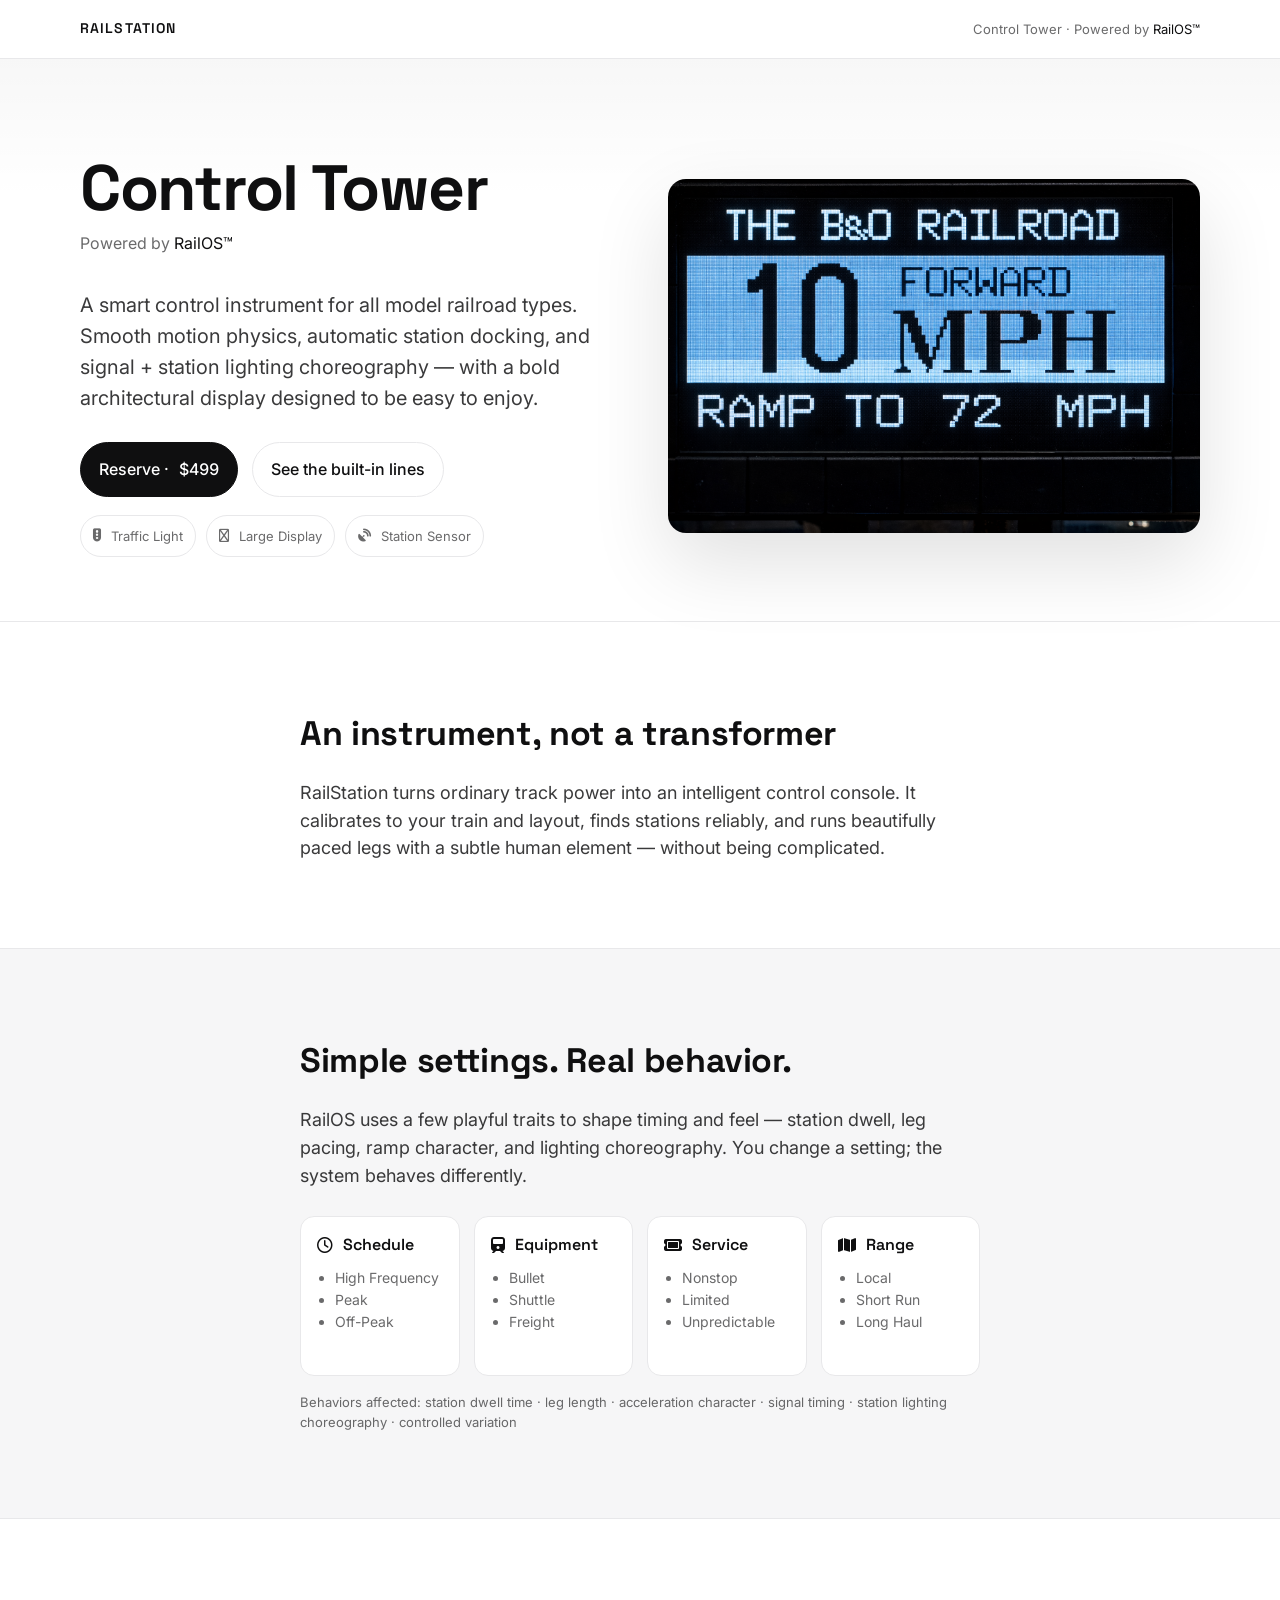
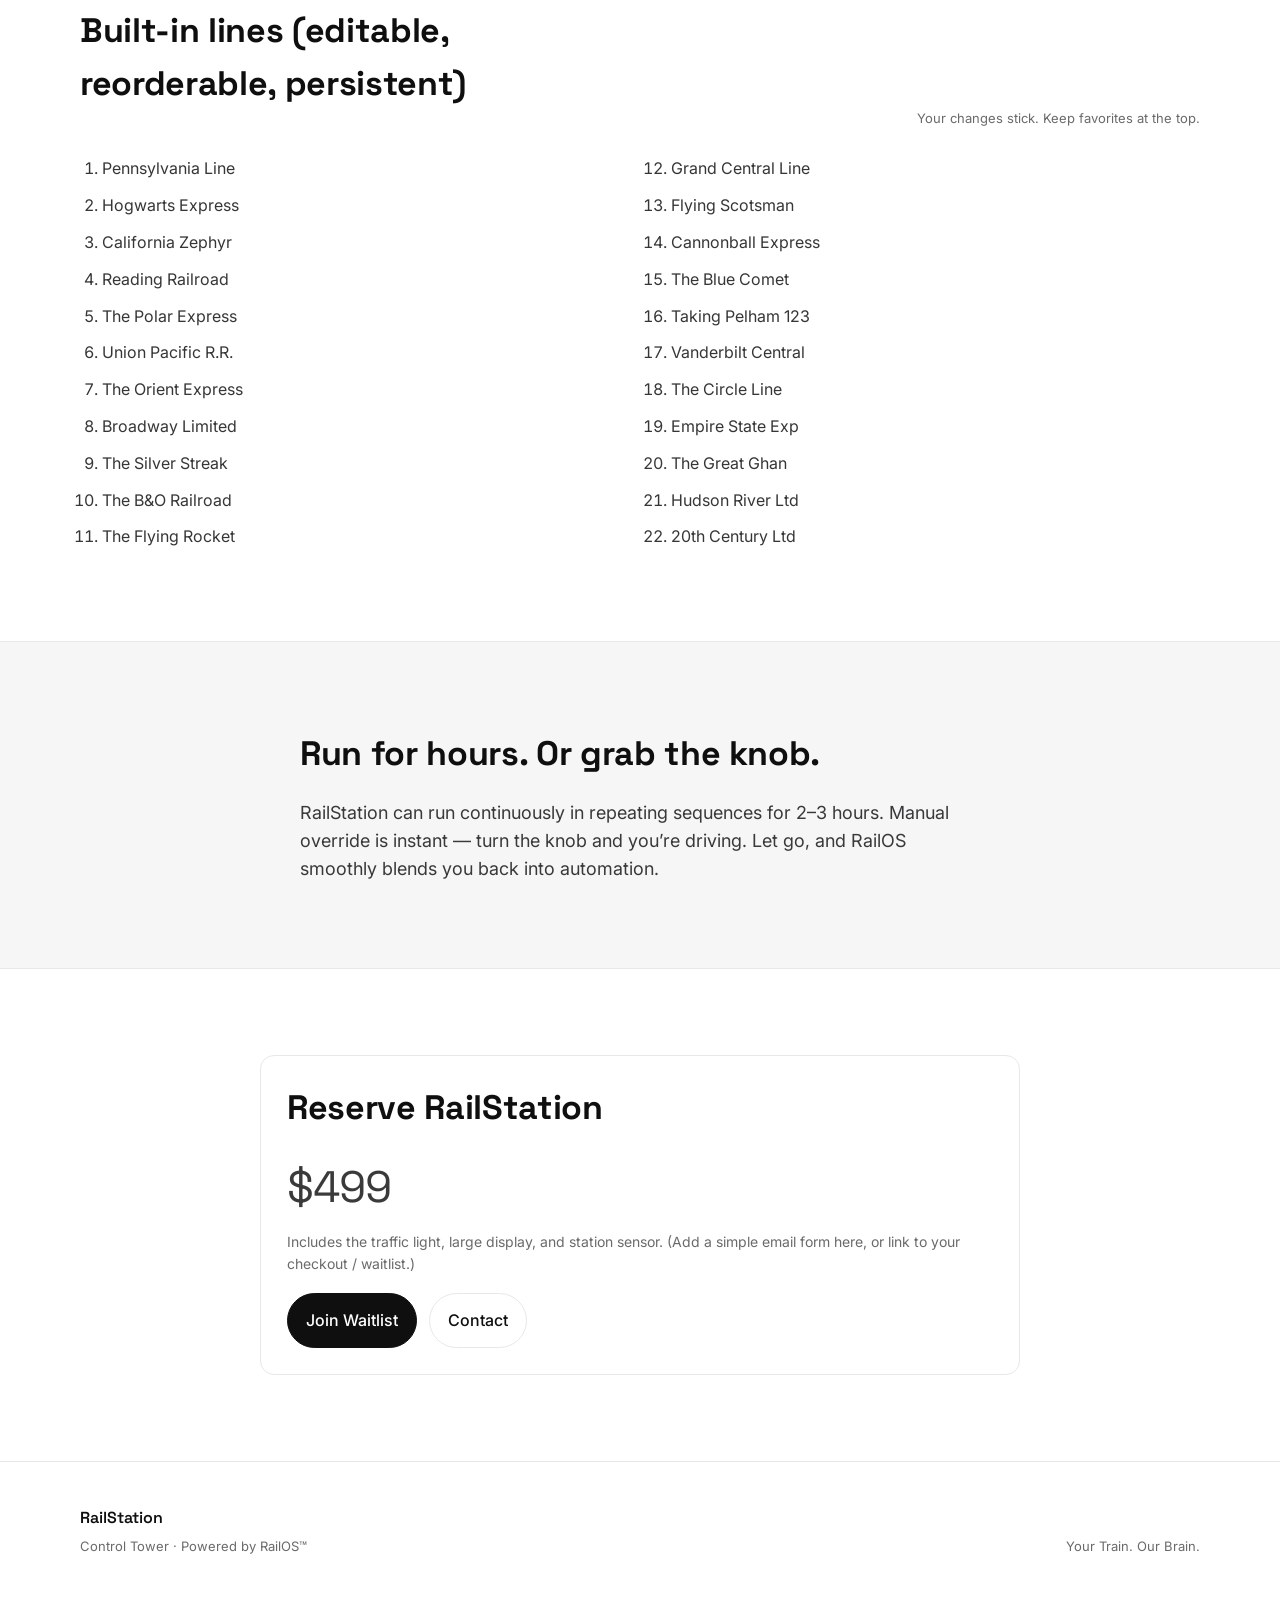
==== getrailstation.com/index.html @ 8cf17aad "add a website and a way to make the reporting on display more imaginative." ====
<!doctype html>
<html lang="en">
<head>
  <meta charset="utf-8" />
  <meta name="viewport" content="width=device-width, initial-scale=1" />
  <title>RailStation — Control Tower</title>

  <!-- Fonts -->
  <link rel="preconnect" href="https://fonts.googleapis.com">
  <link rel="preconnect" href="https://fonts.gstatic.com" crossorigin>
  <link href="https://fonts.googleapis.com/css2?family=Space+Grotesk:wght@500;600&family=Inter:wght@300;400;500&display=swap" rel="stylesheet">

  <!-- Icons (optional) -->
  <link rel="stylesheet" href="https://cdnjs.cloudflare.com/ajax/libs/font-awesome/6.5.0/css/all.min.css">

  <link rel="stylesheet" href="style.css" />
</head>
<body>

<header class="topbar">
  <div class="wrap grid2">
    <div class="brand">RailStation</div>
    <div class="topmeta">Control Tower · Powered by <span class="mark">RailOS™</span></div>
  </div>
</header>

<main>
  <!-- HERO -->
  <section class="hero">
    <div class="wrap grid2">
      <div>
        <h1 class="title">Control Tower</h1>
        <p class="subtitle">Powered by <span class="mark">RailOS™</span></p>

        <p class="lead">
          A smart control instrument for all model railroad types.
          Smooth motion physics, automatic station docking, and signal + station lighting choreography —
          with a bold architectural display designed to be easy to enjoy.
        </p>

        <div class="ctaRow">
          <a class="btn" href="#reserve">Reserve · <span class="price">$499</span></a>
          <a class="btnGhost" href="#lines">See the built-in lines</a>
        </div>

        <div class="includes">
          <div class="pill"><i class="fa-solid fa-traffic-light"></i> Traffic Light</div>
          <div class="pill"><i class="fa-regular fa-display"></i> Large Display</div>
          <div class="pill"><i class="fa-solid fa-satellite-dish"></i> Station Sensor</div>
        </div>
      </div>

<div class="product-frame">
  <img src="images/display.png" alt="RailStation Display">
</div>
    </div>
  </section>

  <div class="rule"></div>

  <!-- WHAT IT IS -->
  <section class="section">
    <div class="wrap narrow">
      <h2>An instrument, not a transformer</h2>
      <p>
        RailStation turns ordinary track power into an intelligent control console.
        It calibrates to your train and layout, finds stations reliably, and runs beautifully paced legs
        with a subtle human element — without being complicated.
      </p>
    </div>
  </section>

  <!-- SIMPLE SETTINGS -->
  <section class="section soft">
    <div class="wrap narrow">
      <h2>Simple settings. Real behavior.</h2>
      <p>
        RailOS uses a few playful traits to shape timing and feel — station dwell, leg pacing,
        ramp character, and lighting choreography. You change a setting; the system behaves differently.
      </p>

      <div class="traits">
        <div class="card">
          <div class="cardTitle"><i class="fa-regular fa-clock"></i> Schedule</div>
          <ul>
            <li>High Frequency</li>
            <li>Peak</li>
            <li>Off-Peak</li>
          </ul>
        </div>

        <div class="card">
          <div class="cardTitle"><i class="fa-solid fa-train"></i> Equipment</div>
          <ul>
            <li>Bullet</li>
            <li>Shuttle</li>
            <li>Freight</li>
          </ul>
        </div>

        <div class="card">
          <div class="cardTitle"><i class="fa-solid fa-ticket"></i> Service</div>
          <ul>
            <li>Nonstop</li>
            <li>Limited</li>
            <li>Unpredictable</li>
          </ul>
        </div>

        <div class="card">
          <div class="cardTitle"><i class="fa-solid fa-map"></i> Range</div>
          <ul>
            <li>Local</li>
            <li>Short Run</li>
            <li>Long Haul</li>
          </ul>
        </div>
      </div>

      <div class="note">
        Behaviors affected: station dwell time · leg length · acceleration character · signal timing ·
        station lighting choreography · controlled variation
      </div>
    </div>
  </section>

  <!-- LINES -->
  <section id="lines" class="section">
    <div class="wrap">
      <div class="grid2 linesHeader">
        <h2>Built-in lines (editable, reorderable, persistent)</h2>
        <div class="linesHint">Your changes stick. Keep favorites at the top.</div>
      </div>

      <ol class="lines">
        <li>Pennsylvania Line</li>
        <li>Hogwarts Express</li>
        <li>California Zephyr</li>
        <li>Reading Railroad</li>
        <li>The Polar Express</li>
        <li>Union Pacific R.R.</li>
        <li>The Orient Express</li>
        <li>Broadway Limited</li>
        <li>The Silver Streak</li>
        <li>The B&amp;O Railroad</li>
        <li>The Flying Rocket</li>
        <li>Grand Central Line</li>
        <li>Flying Scotsman</li>
        <li>Cannonball Express</li>
        <li>The Blue Comet</li>
        <li>Taking Pelham 123</li>
        <li>Vanderbilt Central</li>
        <li>The Circle Line</li>
        <li>Empire State Exp</li>
        <li>The Great Ghan</li>
        <li>Hudson River Ltd</li>
        <li>20th Century Ltd</li>
      </ol>
    </div>
  </section>

  <!-- MODE -->
  <section class="section soft">
    <div class="wrap narrow">
      <h2>Run for hours. Or grab the knob.</h2>
      <p>
        RailStation can run continuously in repeating sequences for 2–3 hours.
        Manual override is instant — turn the knob and you’re driving. Let go, and RailOS
        smoothly blends you back into automation.
      </p>
    </div>
  </section>

  <!-- RESERVE -->
  <section id="reserve" class="section">
    <div class="wrap narrow reserve">
      <h2>Reserve RailStation</h2>
      <p class="reservePrice">$499</p>
      <p class="reserveSub">
        Includes the traffic light, large display, and station sensor.
        (Add a simple email form here, or link to your checkout / waitlist.)
      </p>

      <div class="reserveBtns">
        <a class="btn" href="#">Join Waitlist</a>
        <a class="btnGhost" href="#">Contact</a>
      </div>
    </div>
  </section>
</main>

<footer class="footer">
  <div class="wrap grid2">
    <div>
      <div class="footBrand">RailStation</div>
      <div class="footMeta">Control Tower · Powered by RailOS™</div>
    </div>
    <div class="footTag">Your Train. Our Brain.</div>
  </div>
</footer>

</body>
</html>
---- getrailstation.com/style.css ----
:root{
  --bg:#ffffff;
  --ink:#0f0f10;
  --muted:rgba(15,15,16,.62);
  --hair:#e8e8ea;
  --soft:#f6f6f7;
  --btn:#0f0f10;
  --btnInk:#fff;
  --radius:14px;
}

*{ box-sizing:border-box; }

html,body{ margin:0; padding:0; }
body{
  font-family: Inter, system-ui, -apple-system, Segoe UI, Roboto, Arial, sans-serif;
  background:var(--bg);
  color:var(--ink);
  line-height:1.55;
}

.wrap{
  max-width:1200px;
  margin:0 auto;
  padding:0 40px;
}

.narrow{ max-width:760px; }

.grid2{
  display:grid;
  grid-template-columns: 1fr 1fr;
  gap:56px;
  align-items:center;
}

.topbar{
  position:sticky;
  top:0;
  background:rgba(255,255,255,.86);
  backdrop-filter: blur(10px);
  border-bottom:1px solid var(--hair);
  z-index:10;
}

.brand{
  font-family:"Space Grotesk", sans-serif;
  font-weight:600;
  letter-spacing:.08em;
  text-transform:uppercase;
  font-size:14px;
  padding:18px 0;
}

.topmeta{
  text-align:right;
  font-size:13px;
  color:var(--muted);
  padding:18px 0;
}

.mark{ color:var(--ink); }

.hero{
  padding:96px 0 64px;
  background:
    linear-gradient(to bottom, rgba(0,0,0,.03), rgba(0,0,0,0) 140px);
}

.title{
  font-family:"Space Grotesk", sans-serif;
  font-size:64px;
  line-height:1.04;
  margin:0;
  letter-spacing:-.02em;
}

.subtitle{
  margin:10px 0 0;
  color:var(--muted);
  font-size:16px;
}

.lead{
  margin:34px 0 0;
  font-size:20px;
  color:rgba(15,15,16,.82);
  max-width:620px;
}

.ctaRow{
  margin-top:28px;
  display:flex;
  gap:14px;
  flex-wrap:wrap;
  align-items:center;
}

.btn{
  display:inline-flex;
  align-items:center;
  justify-content:center;
  gap:10px;
  padding:14px 18px;
  border-radius:999px;
  border:1px solid var(--btn);
  background:var(--btn);
  color:var(--btnInk);
  text-decoration:none;
  font-weight:500;
}

.btn:hover{ opacity:.92; }

.btnGhost{
  display:inline-flex;
  align-items:center;
  justify-content:center;
  padding:14px 18px;
  border-radius:999px;
  border:1px solid var(--hair);
  background:transparent;
  color:var(--ink);
  text-decoration:none;
  font-weight:500;
}

.btnGhost:hover{ border-color:#cfcfd4; }

.price{ font-variant-numeric: tabular-nums; }

.includes{
  margin-top:18px;
  display:flex;
  gap:10px;
  flex-wrap:wrap;
}

.pill{
  display:inline-flex;
  align-items:center;
  gap:10px;
  padding:10px 12px;
  border:1px solid var(--hair);
  border-radius:999px;
  color:var(--muted);
  font-size:13px;
  background:#fff;
}

.productFrame{
  border:1px solid var(--hair);
  border-radius:var(--radius);
  background:
    linear-gradient(0deg, #fafafa, #fff);
  min-height:420px;
  display:flex;
  align-items:center;
  justify-content:center;
  position:relative;
  overflow:hidden;
}

.productFrame::before{
  content:"";
  position:absolute;
  inset:0;
  background-image:
    linear-gradient(to right, rgba(0,0,0,.06) 1px, transparent 1px),
    linear-gradient(to bottom, rgba(0,0,0,.06) 1px, transparent 1px);
  background-size: 48px 48px;
  opacity:.22;
  pointer-events:none;
}

.frameInner{
  text-align:center;
  padding:28px;
  z-index:1;
}

.frameLabel{
  font-family:"Space Grotesk", sans-serif;
  font-weight:600;
  letter-spacing:-.01em;
}

.frameHint{
  margin-top:8px;
  color:var(--muted);
  font-size:13px;
}

.rule{
  border-top:1px solid var(--hair);
}

.section{
  padding:86px 0;
}

.section.soft{
  background:var(--soft);
  border-top:1px solid var(--hair);
  border-bottom:1px solid var(--hair);
}

h2{
  font-family:"Space Grotesk", sans-serif;
  font-size:34px;
  margin:0 0 18px;
  letter-spacing:-.01em;
}

p{
  margin:0;
  color:rgba(15,15,16,.82);
  font-size:18px;
}

.traits{
  margin-top:26px;
  display:grid;
  grid-template-columns: repeat(4, 1fr);
  gap:14px;
}

.card{
  border:1px solid var(--hair);
  border-radius:var(--radius);
  background:#fff;
  padding:16px;
  min-height:160px;
}

.cardTitle{
  font-family:"Space Grotesk", sans-serif;
  font-weight:600;
  display:flex;
  gap:10px;
  align-items:center;
  margin-bottom:10px;
}

.card ul{
  margin:0;
  padding-left:18px;
  color:var(--muted);
  font-size:14px;
}

.note{
  margin-top:16px;
  color:var(--muted);
  font-size:13px;
}

.linesHeader{
  align-items:end;
  margin-bottom:22px;
}

.linesHint{
  text-align:right;
  color:var(--muted);
  font-size:13px;
}

.lines{
  margin:0;
  padding:0 0 0 22px;
  columns:2;
  column-gap:40px;
  font-size:16px;
  color:rgba(15,15,16,.84);
}

.lines li{
  break-inside:avoid;
  padding:6px 0;
}

.reserve{
  border:1px solid var(--hair);
  border-radius:var(--radius);
  padding:26px;
}

.reservePrice{
  font-family:"Space Grotesk", sans-serif;
  font-size:44px;
  margin:6px 0 8px;
  letter-spacing:-.02em;
  font-variant-numeric: tabular-nums;
}

.reserveSub{
  margin-top:10px;
  color:var(--muted);
  font-size:14px;
}

.reserveBtns{
  margin-top:18px;
  display:flex;
  gap:12px;
  flex-wrap:wrap;
}

.footer{
  border-top:1px solid var(--hair);
  padding:44px 0;
}

.footBrand{
  font-family:"Space Grotesk", sans-serif;
  font-weight:600;
}

.footMeta{
  margin-top:6px;
  font-size:13px;
  color:var(--muted);
}

.footTag{
  text-align:right;
  color:var(--muted);
  font-size:13px;
  align-self:end;
}

.product-frame {
  width: 100%;
  border-radius: 18px;
  overflow: hidden;                /* crops corners */
  box-shadow: 0 30px 80px rgba(0,0,0,0.12);
  background: #fff;
}

.product-frame img {
  width: 100%;
  height: auto;                    /* preserve aspect */
  display: block;
}

.hero-image {
  width: 100%;
margin:0;
  height: auto;
  display: block;
  border: 1px solid #e8e8ea;
  border-radius: 14px;
  background: #fff;
}

@media (max-width: 980px){
  .grid2{ grid-template-columns: 1fr; gap:26px; }
  .topmeta{ text-align:left; }
  .traits{ grid-template-columns: 1fr 1fr; }
  .lines{ columns:1; }
  .linesHint{ text-align:left; }
  .title{ font-size:52px; }
}

@media (max-width: 520px){
  .wrap{ padding:0 18px; }
  .title{ font-size:44px; }
  .lead{ font-size:18px; }
  .traits{ grid-template-columns: 1fr; }
}
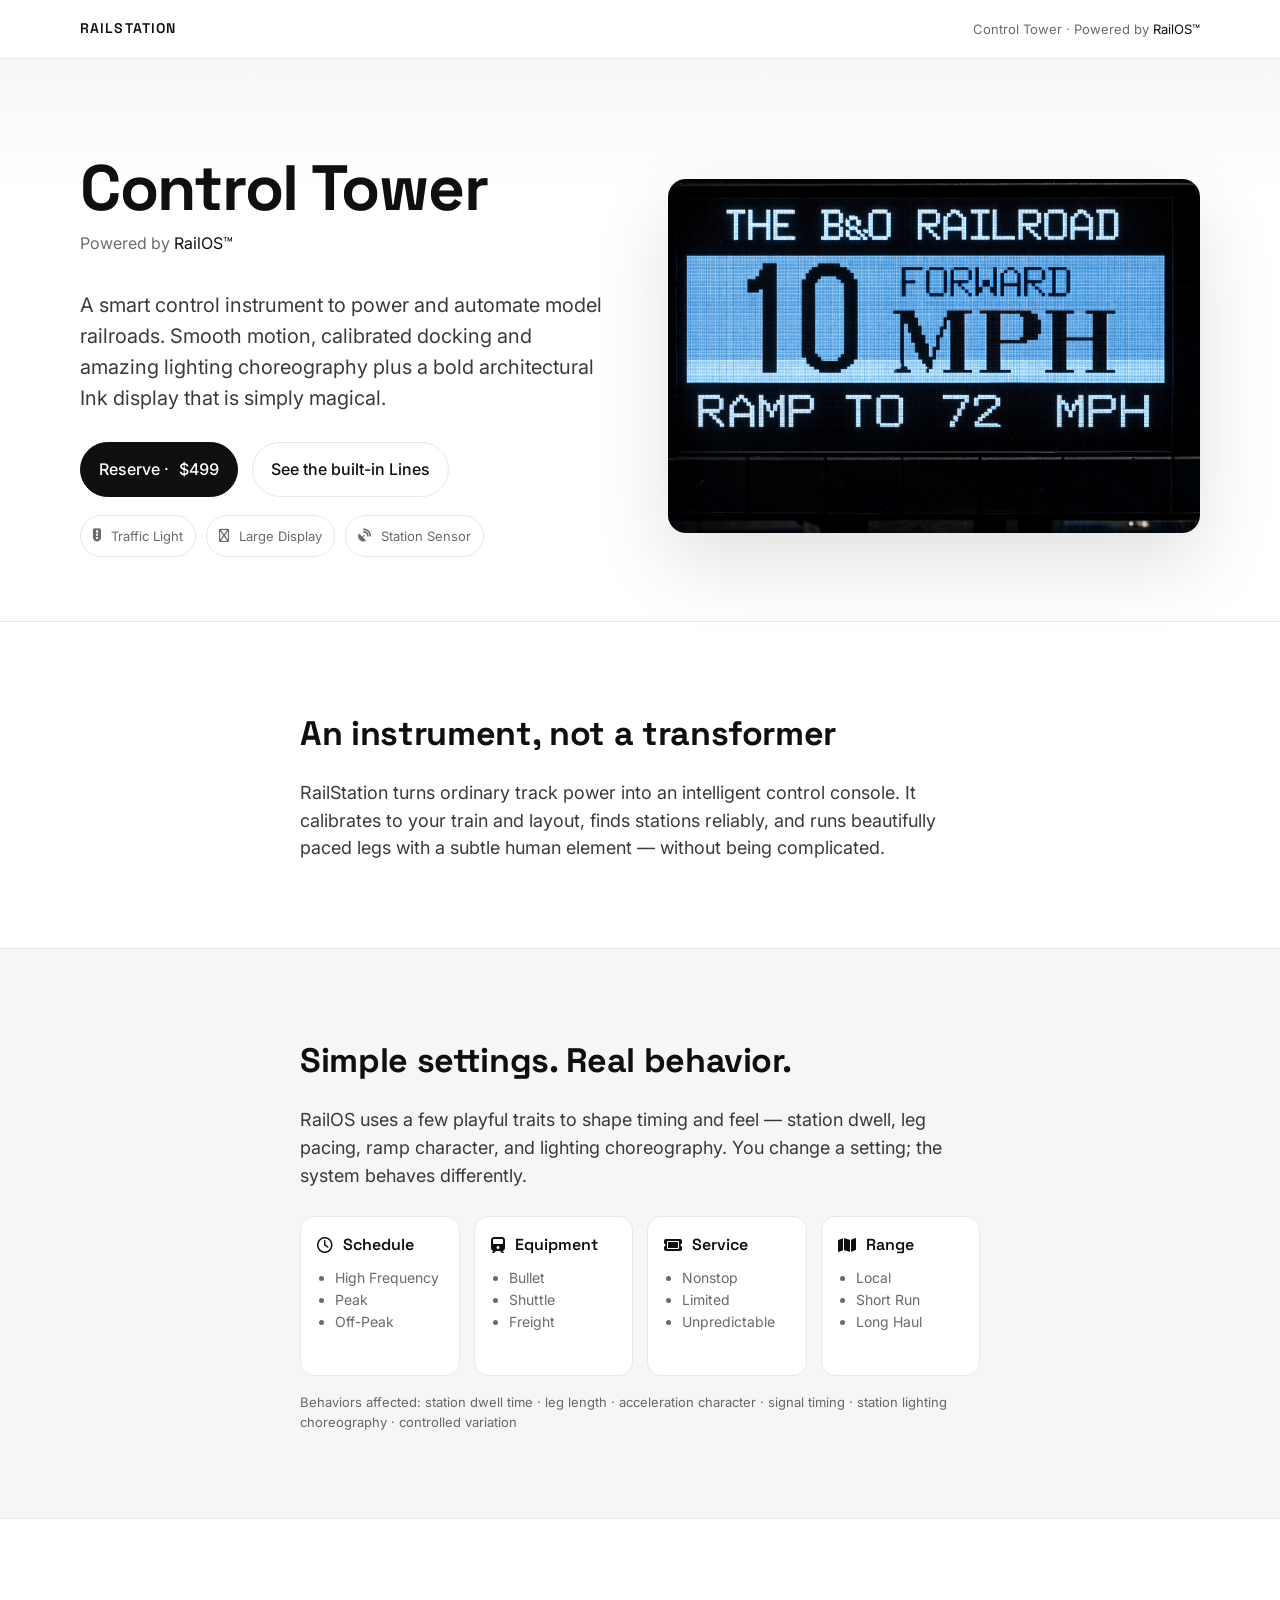
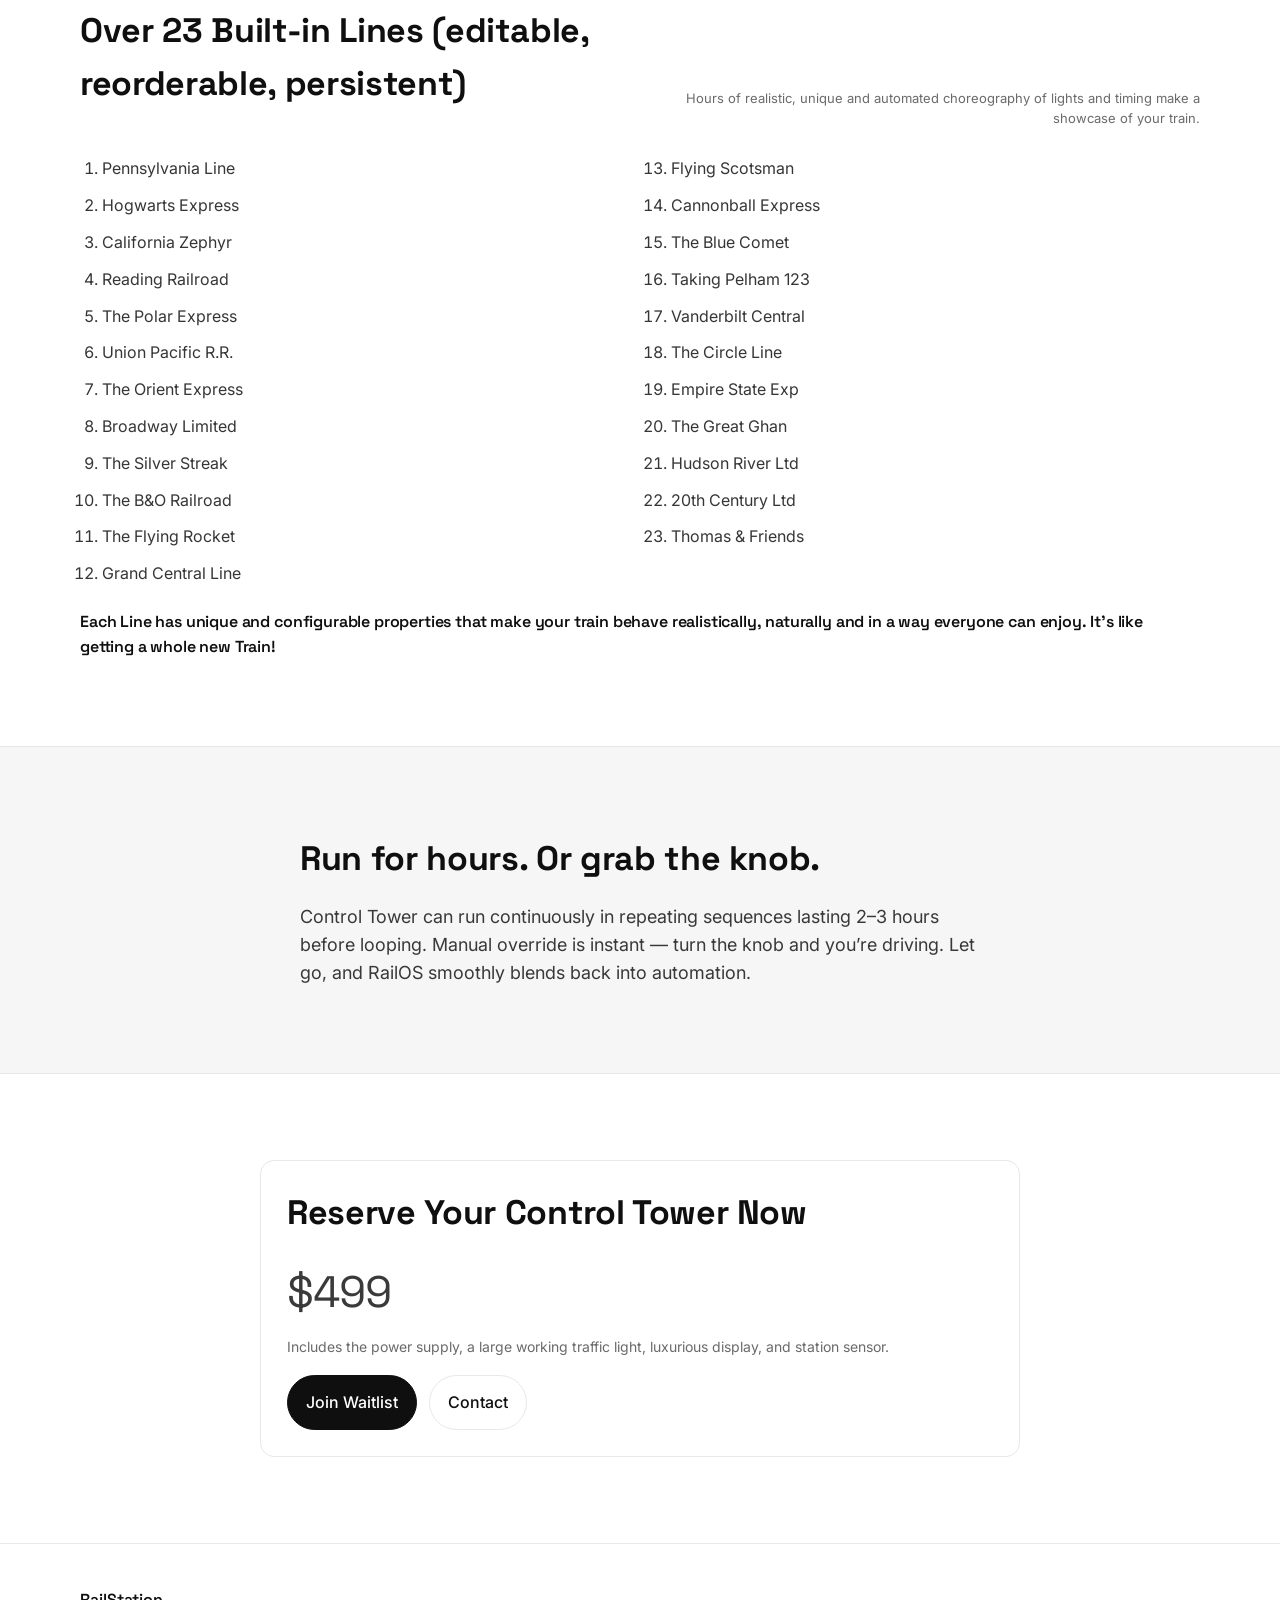
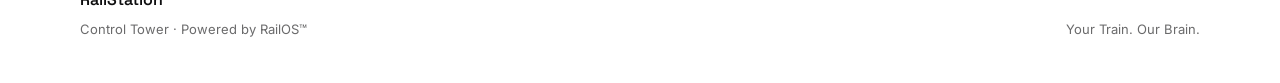
==== commit ce22eeb8: "continue adjustments toward formal release candidate." ====
--- a/getrailstation.com/index.html
+++ b/getrailstation.com/index.html
@@ -33,14 +33,13 @@
         <p class="subtitle">Powered by <span class="mark">RailOS™</span></p>
 
         <p class="lead">
-          A smart control instrument for all model railroad types.
-          Smooth motion physics, automatic station docking, and signal + station lighting choreography —
-          with a bold architectural display designed to be easy to enjoy.
+          A smart control instrument to power and automate model railroads.
+          Smooth motion, calibrated docking and amazing lighting choreography plus a bold architectural Ink display that is simply magical.
         </p>
 
         <div class="ctaRow">
           <a class="btn" href="#reserve">Reserve · <span class="price">$499</span></a>
-          <a class="btnGhost" href="#lines">See the built-in lines</a>
+          <a class="btnGhost" href="#lines">See the built-in Lines</a>
         </div>
 
         <div class="includes">
@@ -128,8 +127,8 @@
   <section id="lines" class="section">
     <div class="wrap">
       <div class="grid2 linesHeader">
-        <h2>Built-in lines (editable, reorderable, persistent)</h2>
-        <div class="linesHint">Your changes stick. Keep favorites at the top.</div>
+        <h2>Over 23 Built-in Lines (editable, reorderable, persistent)</h2>
+        <div class="linesHint">Hours of realistic, unique and automated choreography of lights and timing make a showcase of your train.</div>
       </div>
 
       <ol class="lines">
@@ -155,7 +154,11 @@
         <li>The Great Ghan</li>
         <li>Hudson River Ltd</li>
         <li>20th Century Ltd</li>
+        <li> Thomas & Friends </li>
       </ol>
+
+        <div class="frameLabel includes">Each Line has unique and configurable properties that make your train behave realistically, naturally and in a way everyone can enjoy. It's like getting a whole new Train!</div>
+      </div>
     </div>
   </section>
 
@@ -164,9 +167,9 @@
     <div class="wrap narrow">
       <h2>Run for hours. Or grab the knob.</h2>
       <p>
-        RailStation can run continuously in repeating sequences for 2–3 hours.
+        Control Tower can run continuously in repeating sequences lasting 2–3 hours before looping.
         Manual override is instant — turn the knob and you’re driving. Let go, and RailOS
-        smoothly blends you back into automation.
+        smoothly blends back into automation.
       </p>
     </div>
   </section>
@@ -174,11 +177,10 @@
   <!-- RESERVE -->
   <section id="reserve" class="section">
     <div class="wrap narrow reserve">
-      <h2>Reserve RailStation</h2>
+      <h2>Reserve Your Control Tower Now</h2>
       <p class="reservePrice">$499</p>
       <p class="reserveSub">
-        Includes the traffic light, large display, and station sensor.
-        (Add a simple email form here, or link to your checkout / waitlist.)
+        Includes the power supply, a large working traffic light, luxurious display, and station sensor.
       </p>
 
       <div class="reserveBtns">
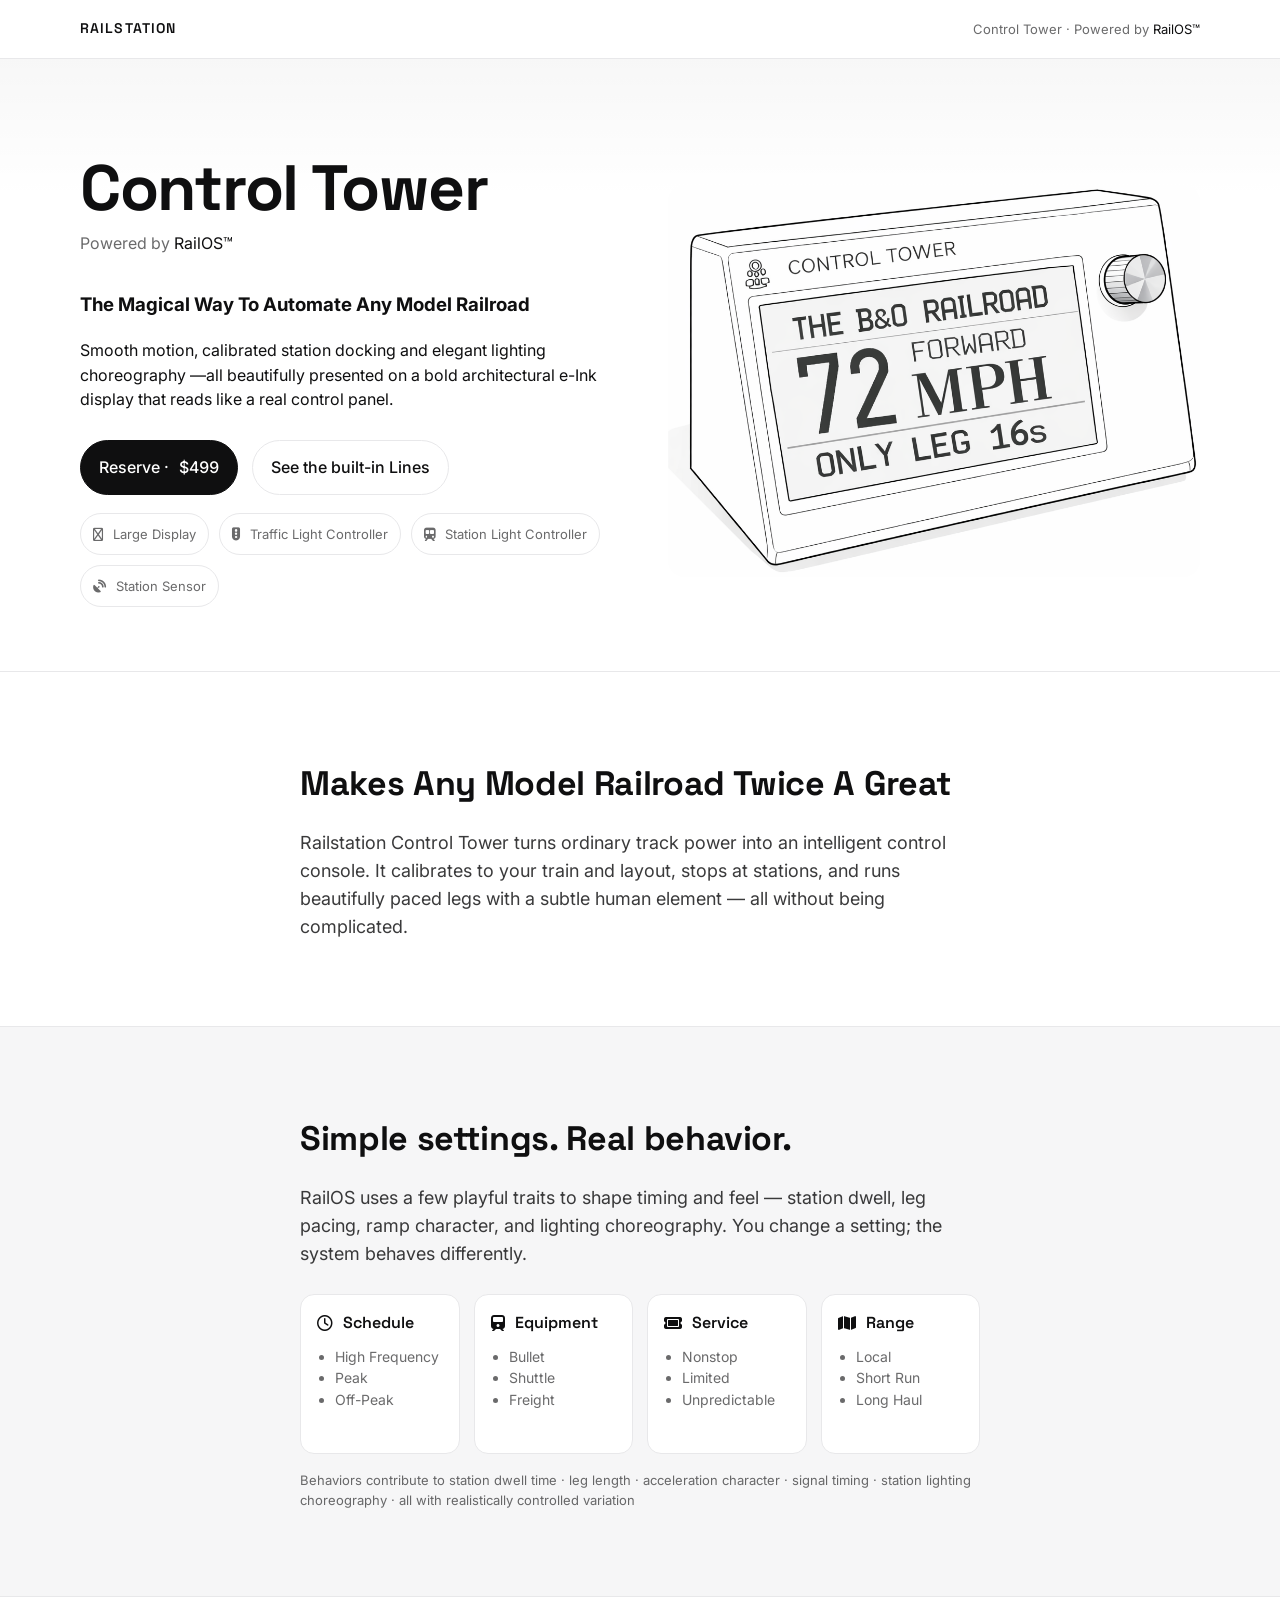
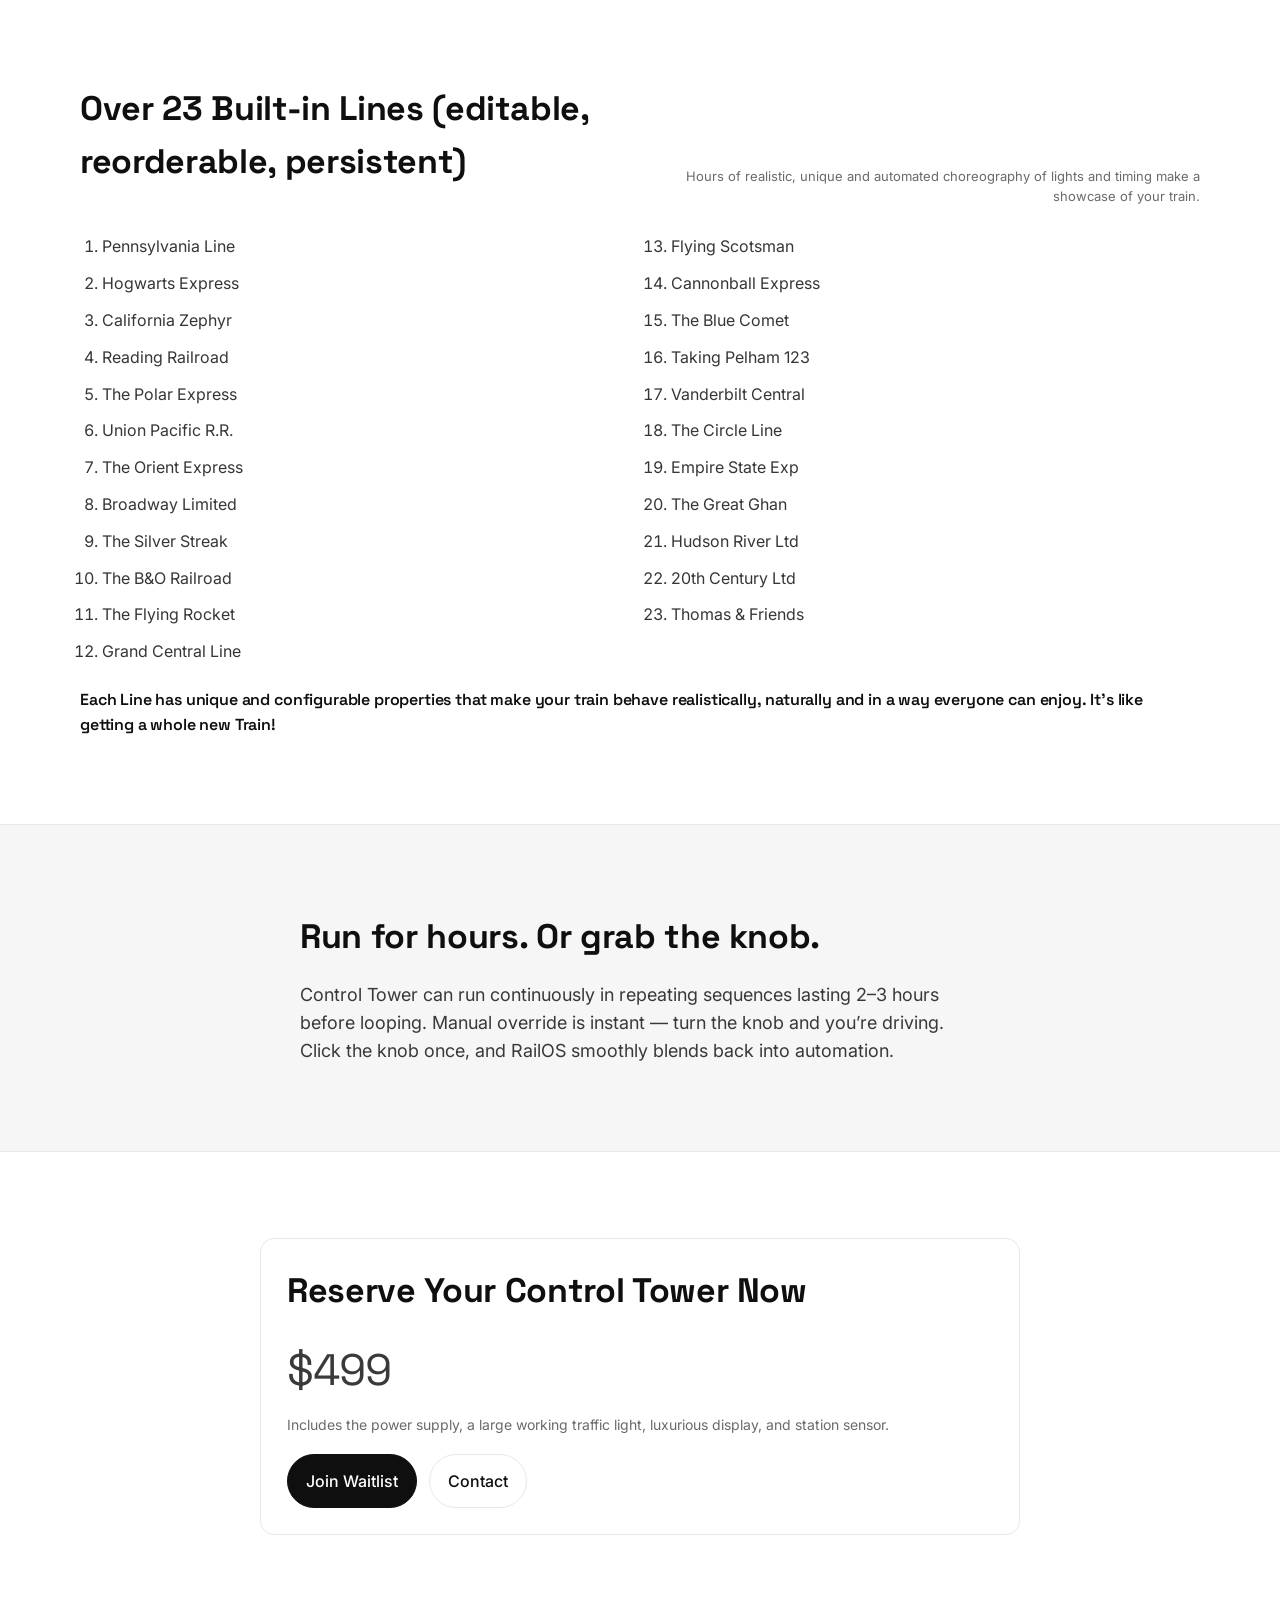
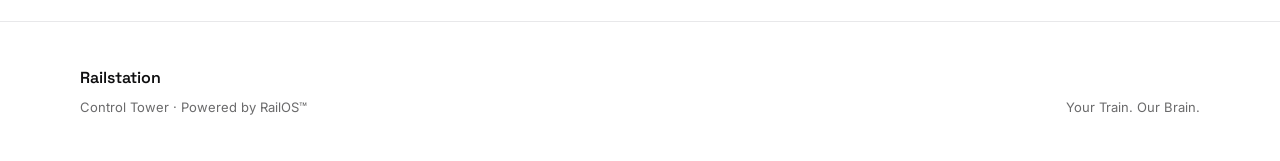
==== commit 3a933ba0: "draw some line art of the upcomging display and website along with finally smoothing out the darn th" ====
--- a/getrailstation.com/index.html
+++ b/getrailstation.com/index.html
@@ -33,8 +33,8 @@
         <p class="subtitle">Powered by <span class="mark">RailOS™</span></p>
 
         <p class="lead">
-          A smart control instrument to power and automate model railroads.
-          Smooth motion, calibrated docking and amazing lighting choreography plus a bold architectural Ink display that is simply magical.
+          <h3>The Magical Way To Automate Any Model Railroad</h3>
+Smooth motion, calibrated station docking and elegant lighting choreography —all beautifully presented on a bold architectural e-Ink display that reads like a real control panel.
         </p>
 
         <div class="ctaRow">
@@ -43,14 +43,15 @@
         </div>
 
         <div class="includes">
-          <div class="pill"><i class="fa-solid fa-traffic-light"></i> Traffic Light</div>
           <div class="pill"><i class="fa-regular fa-display"></i> Large Display</div>
+          <div class="pill"><i class="fa-solid fa-traffic-light"></i> Traffic Light Controller</div>
+<div class="pill"><i class="fa-solid fa-train-subway"></i> Station Light Controller</div>
           <div class="pill"><i class="fa-solid fa-satellite-dish"></i> Station Sensor</div>
         </div>
       </div>
 
 <div class="product-frame">
-  <img src="images/display.png" alt="RailStation Display">
+  <img src="images/lineart.png" alt="Railstation Control Tower Display">
 </div>
     </div>
   </section>
@@ -60,11 +61,11 @@
   <!-- WHAT IT IS -->
   <section class="section">
     <div class="wrap narrow">
-      <h2>An instrument, not a transformer</h2>
+      <h2>Makes Any Model Railroad Twice A Great</h2>
       <p>
-        RailStation turns ordinary track power into an intelligent control console.
-        It calibrates to your train and layout, finds stations reliably, and runs beautifully paced legs
-        with a subtle human element — without being complicated.
+        Railstation Control Tower turns ordinary track power into an intelligent control console.
+        It calibrates to your train and layout, stops at stations, and runs beautifully paced legs
+        with a subtle human element — all without being complicated.
       </p>
     </div>
   </section>
@@ -117,8 +118,8 @@
       </div>
 
       <div class="note">
-        Behaviors affected: station dwell time · leg length · acceleration character · signal timing ·
-        station lighting choreography · controlled variation
+        Behaviors contribute to station dwell time · leg length · acceleration character · signal timing ·
+        station lighting choreography · all with realistically controlled variation
       </div>
     </div>
   </section>
@@ -168,7 +169,7 @@
       <h2>Run for hours. Or grab the knob.</h2>
       <p>
         Control Tower can run continuously in repeating sequences lasting 2–3 hours before looping.
-        Manual override is instant — turn the knob and you’re driving. Let go, and RailOS
+        Manual override is instant — turn the knob and you’re driving. Click the knob once, and RailOS
         smoothly blends back into automation.
       </p>
     </div>
@@ -194,7 +195,7 @@
 <footer class="footer">
   <div class="wrap grid2">
     <div>
-      <div class="footBrand">RailStation</div>
+      <div class="footBrand"> Railstation </div>
       <div class="footMeta">Control Tower · Powered by RailOS™</div>
     </div>
     <div class="footTag">Your Train. Our Brain.</div>
--- a/getrailstation.com/style.css
+++ b/getrailstation.com/style.css
@@ -334,8 +334,6 @@
   width: 100%;
   border-radius: 18px;
   overflow: hidden;                /* crops corners */
-  box-shadow: 0 30px 80px rgba(0,0,0,0.12);
-  background: #fff;
 }
 
 .product-frame img {
